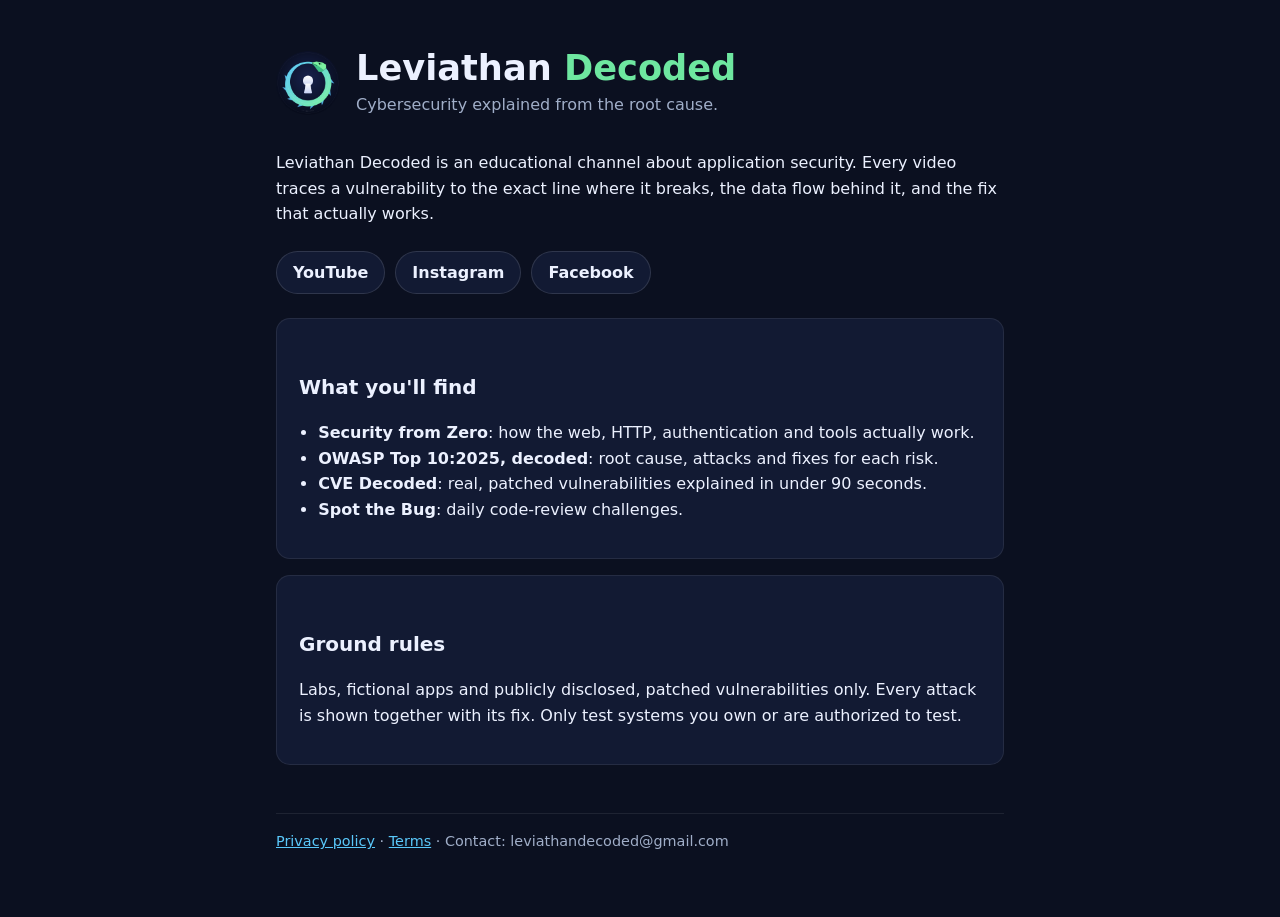
==== index.html @ 7c708163 "Add files via upload" ====
<!doctype html><html lang="en"><head><meta charset="utf-8"><meta name="viewport" content="width=device-width,initial-scale=1">
<title>Leviathan Decoded</title><meta name="description" content="Cybersecurity explained from the root cause: web security, OWASP and ethical hacking.">
<link rel="icon" href="logo.png"><link rel="stylesheet" href="style.css"></head><body><main>
<header><img src="logo.png" alt="Leviathan Decoded logo"><div><h1>Leviathan <span>Decoded</span></h1><p class="tag">Cybersecurity explained from the root cause.</p></div></header>
<p>Leviathan Decoded is an educational channel about application security. Every video traces a vulnerability to the exact line where it breaks, the data flow behind it, and the fix that actually works.</p>
<div class="links"><a href="https://www.youtube.com/@leviathandecoded">YouTube</a><a href="https://www.instagram.com/leviathandecoded">Instagram</a><a href="https://www.facebook.com/leviathandecoded">Facebook</a></div>
<div class="card"><h2>What you'll find</h2><ul>
<li><b>Security from Zero</b>: how the web, HTTP, authentication and tools actually work.</li>
<li><b>OWASP Top 10:2025, decoded</b>: root cause, attacks and fixes for each risk.</li>
<li><b>CVE Decoded</b>: real, patched vulnerabilities explained in under 90 seconds.</li>
<li><b>Spot the Bug</b>: daily code-review challenges.</li></ul></div>
<div class="card"><h2>Ground rules</h2><p>Labs, fictional apps and publicly disclosed, patched vulnerabilities only. Every attack is shown together with its fix. Only test systems you own or are authorized to test.</p></div>
<footer><a href="privacy.html">Privacy policy</a> · <a href="terms.html">Terms</a> · Contact: leviathandecoded@gmail.com</footer>
</main></body></html>
---- style.css ----
:root{--bg:#0b1020;--panel:#121a33;--text:#ecf1ff;--muted:#a0aec8;--accent:#6ee7a0;--accent2:#5ac8fa;--danger:#ff6b6b}
*{box-sizing:border-box}html,body{margin:0;background:var(--bg);color:var(--text);font-family:Inter,system-ui,-apple-system,sans-serif;line-height:1.6}
a{color:var(--accent2)}main{max-width:760px;margin:0 auto;padding:48px 16px 64px}
header{display:flex;align-items:center;gap:16px;margin-bottom:32px}header img{width:64px;height:64px;border-radius:50%}
h1{font-size:2.2rem;line-height:1.15;margin:0}h1 span{color:var(--accent)}h2{margin-top:2rem;font-size:1.25rem}
.tag{color:var(--muted);margin:.25rem 0 0}.card{background:var(--panel);border:1px solid #ffffff14;border-radius:14px;padding:20px 22px;margin:16px 0}
.links{display:flex;flex-wrap:wrap;gap:10px;margin:24px 0}.links a{background:var(--panel);border:1px solid #ffffff1f;border-radius:999px;padding:8px 16px;text-decoration:none;color:var(--text);font-weight:600}
ul{padding-left:1.2rem}footer{color:var(--muted);font-size:.9rem;margin-top:48px;border-top:1px solid #ffffff14;padding-top:16px}
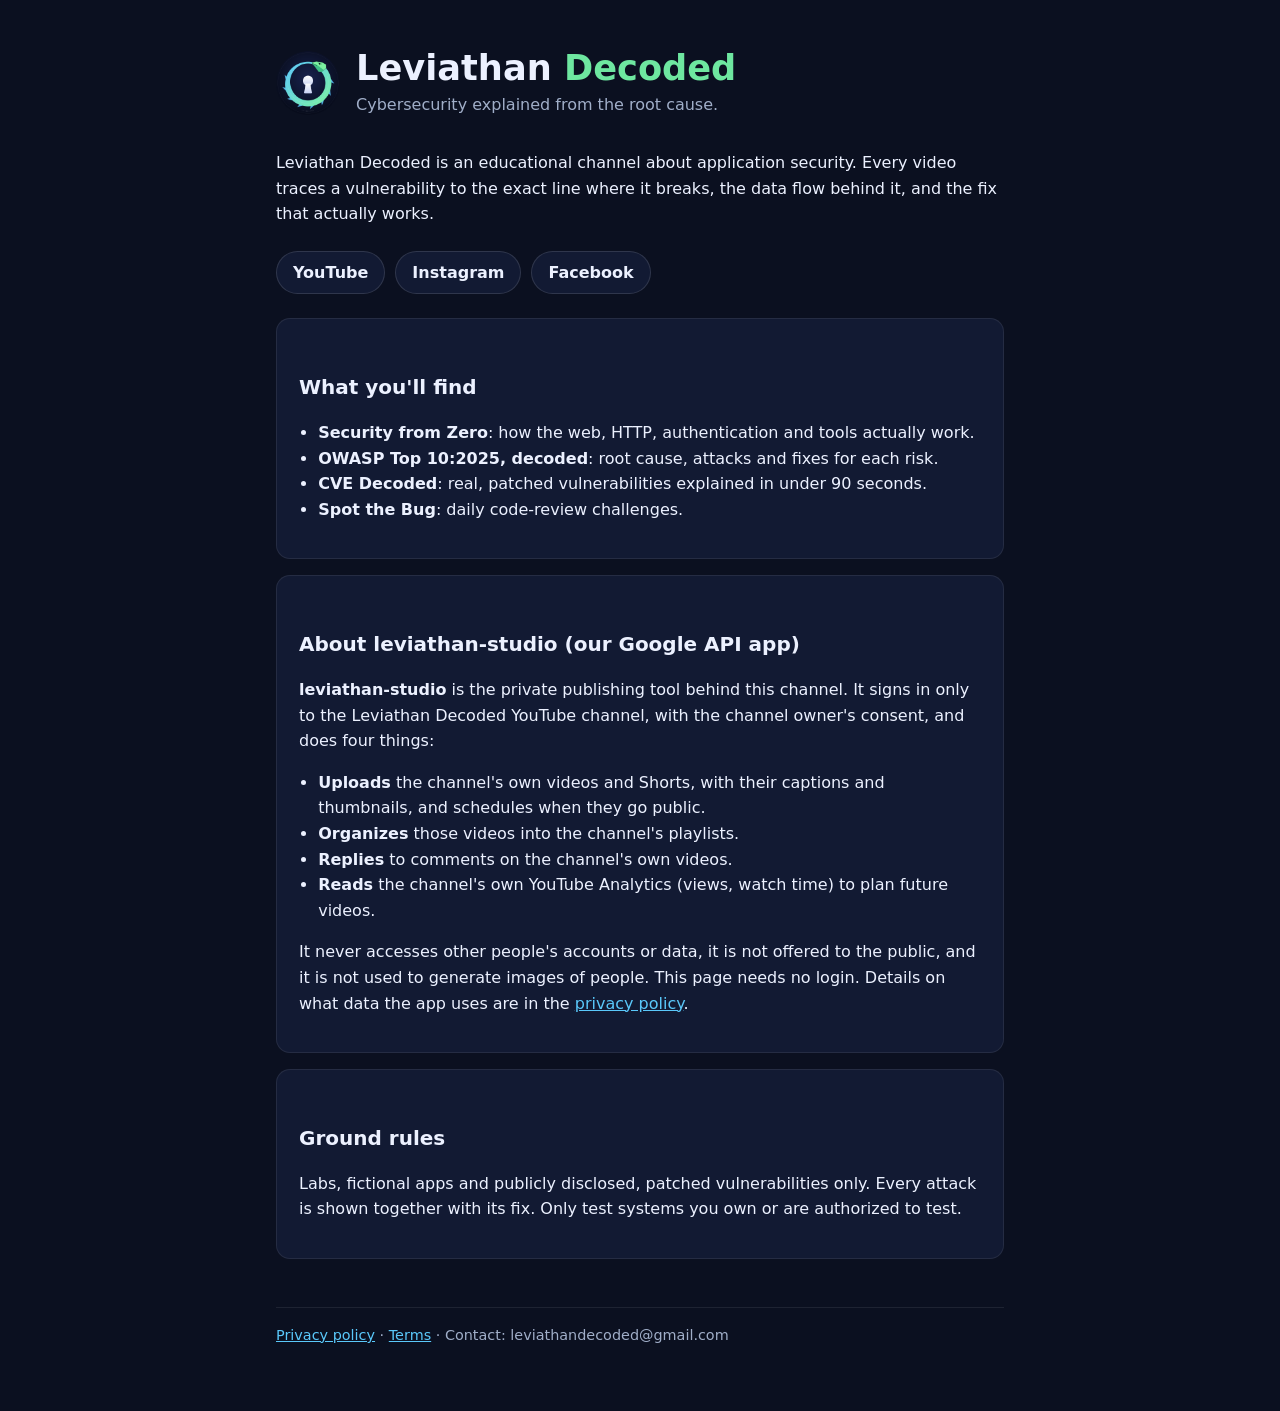
==== commit efe42c37: "Add files via upload" ====
--- a/index.html
+++ b/index.html
@@ -9,6 +9,13 @@
 <li><b>OWASP Top 10:2025, decoded</b>: root cause, attacks and fixes for each risk.</li>
 <li><b>CVE Decoded</b>: real, patched vulnerabilities explained in under 90 seconds.</li>
 <li><b>Spot the Bug</b>: daily code-review challenges.</li></ul></div>
+<div class="card" id="app"><h2>About leviathan-studio (our Google API app)</h2>
+<p><b>leviathan-studio</b> is the private publishing tool behind this channel. It signs in only to the Leviathan Decoded YouTube channel, with the channel owner's consent, and does four things:</p><ul>
+<li><b>Uploads</b> the channel's own videos and Shorts, with their captions and thumbnails, and schedules when they go public.</li>
+<li><b>Organizes</b> those videos into the channel's playlists.</li>
+<li><b>Replies</b> to comments on the channel's own videos.</li>
+<li><b>Reads</b> the channel's own YouTube Analytics (views, watch time) to plan future videos.</li></ul>
+<p>It never accesses other people's accounts or data, it is not offered to the public, and it is not used to generate images of people. This page needs no login. Details on what data the app uses are in the <a href="privacy.html">privacy policy</a>.</p></div>
 <div class="card"><h2>Ground rules</h2><p>Labs, fictional apps and publicly disclosed, patched vulnerabilities only. Every attack is shown together with its fix. Only test systems you own or are authorized to test.</p></div>
 <footer><a href="privacy.html">Privacy policy</a> · <a href="terms.html">Terms</a> · Contact: leviathandecoded@gmail.com</footer>
 </main></body></html>
